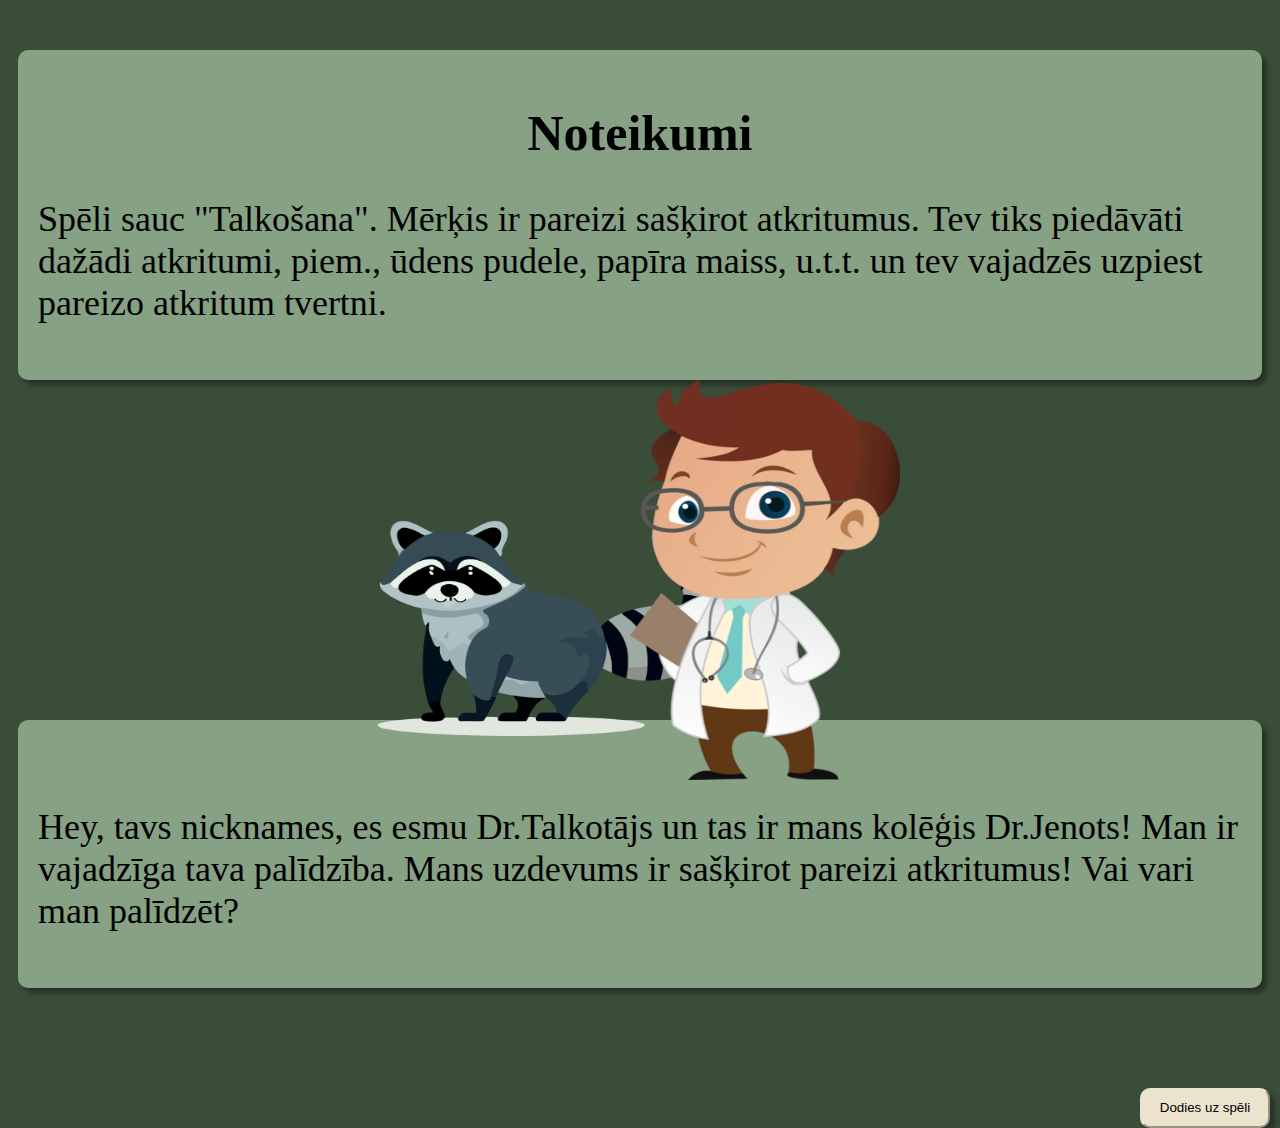
==== index (1).html @ c17bc4b2 "Add files via upload" ====
<!DOCTYPE html>
<html lang="en">
<head>
    <meta charset="UTF-8">
    <meta http-equiv="X-UA-Compatible" content="IE=edge">
    <meta name="viewport" content="width=device-width, initial-scale=1.0">
    <title>Document</title>
    <link href="https://cdn.jsdelivr.net/npm/bootstrap@5.3.2/dist/css/bootstrap.min.css" rel="stylesheet" integrity="sha384-T3c6CoIi6uLrA9TneNEoa7RxnatzjcDSCmG1MXxSR1GAsXEV/Dwwykc2MPK8M2HN" crossorigin="anonymous">
    <link rel="stylesheet" href="style (1).css">
</head>
<body>
<div class="div1">
    <div class="kvad1">
        <h1>Noteikumi</h1>
        <p>Spēli sauc "Talkošana". Mērķis ir pareizi sašķirot atkritumus. Tev tiks piedāvāti dažādi atkritumi, piem., ūdens pudele, papīra maiss, u.t.t. un tev vajadzēs uzpiest pareizo atkritum tvertni.</p>
    </div>
    <img class="img2" src="dr.raccoon.png"> 
    <img class="img1" src="dr.png">
    <div class="pls"></div>
    <div class="kvad2">
        <p>Hey, tavs nicknames, es esmu Dr.Talkotājs un  tas ir mans kolēģis Dr.Jenots! 
            Man ir vajadzīga tava palīdzība. Mans uzdevums ir sašķirot pareizi atkritumus!
            Vai vari man palīdzēt?</p>
    </div>
    <div class="help"></div>
    <a href="index.html"><button type="button" class="poga">Dodies uz spēli</button></a>
</div>    
</body>
</html>
---- style (1).css ----
body{
    background-color: #3A4D39;
}
.kvad1{
    padding: 20px;
    background-color: #86a184;
    border-radius: 10px;
    box-shadow: 5px 5px 5px #0000005d;
}
h1{
    text-align: center;
    font-size: 50px;
}
p{
    font-size: 36px
}
.kvad2{
    padding-top: 50px;
    padding-left: 20px;
    padding-right: 20px;
    padding-bottom: 20px;
    background-color: #86a184;
    border-radius: 10px;
    box-shadow: 5px 5px 5px #0000005d;
}
.poga{
    width: 130px;
    height: 40px;
    background-color: #ECE3CE;
    border-color: #ECE3CE;
    color: #000000;
    border-radius: 10px;
    box-shadow: 5px 5px 5px #0000005d;
    position: absolute;
    right: 10px;
}
.div1{
    margin-top: 50px;
    margin-left: 10px;
    margin-right: 10px;
}
.img1{
    position: absolute;
    right: 380px;
    width: 270px;
    height: 400px;
}
.img2{
    position: absolute;
    right: 530px;
    top: 450px;
    width: 400px;
    height: 350px;
}
.pls{
    padding: 170px;
}
.help{
    padding: 50px;
}
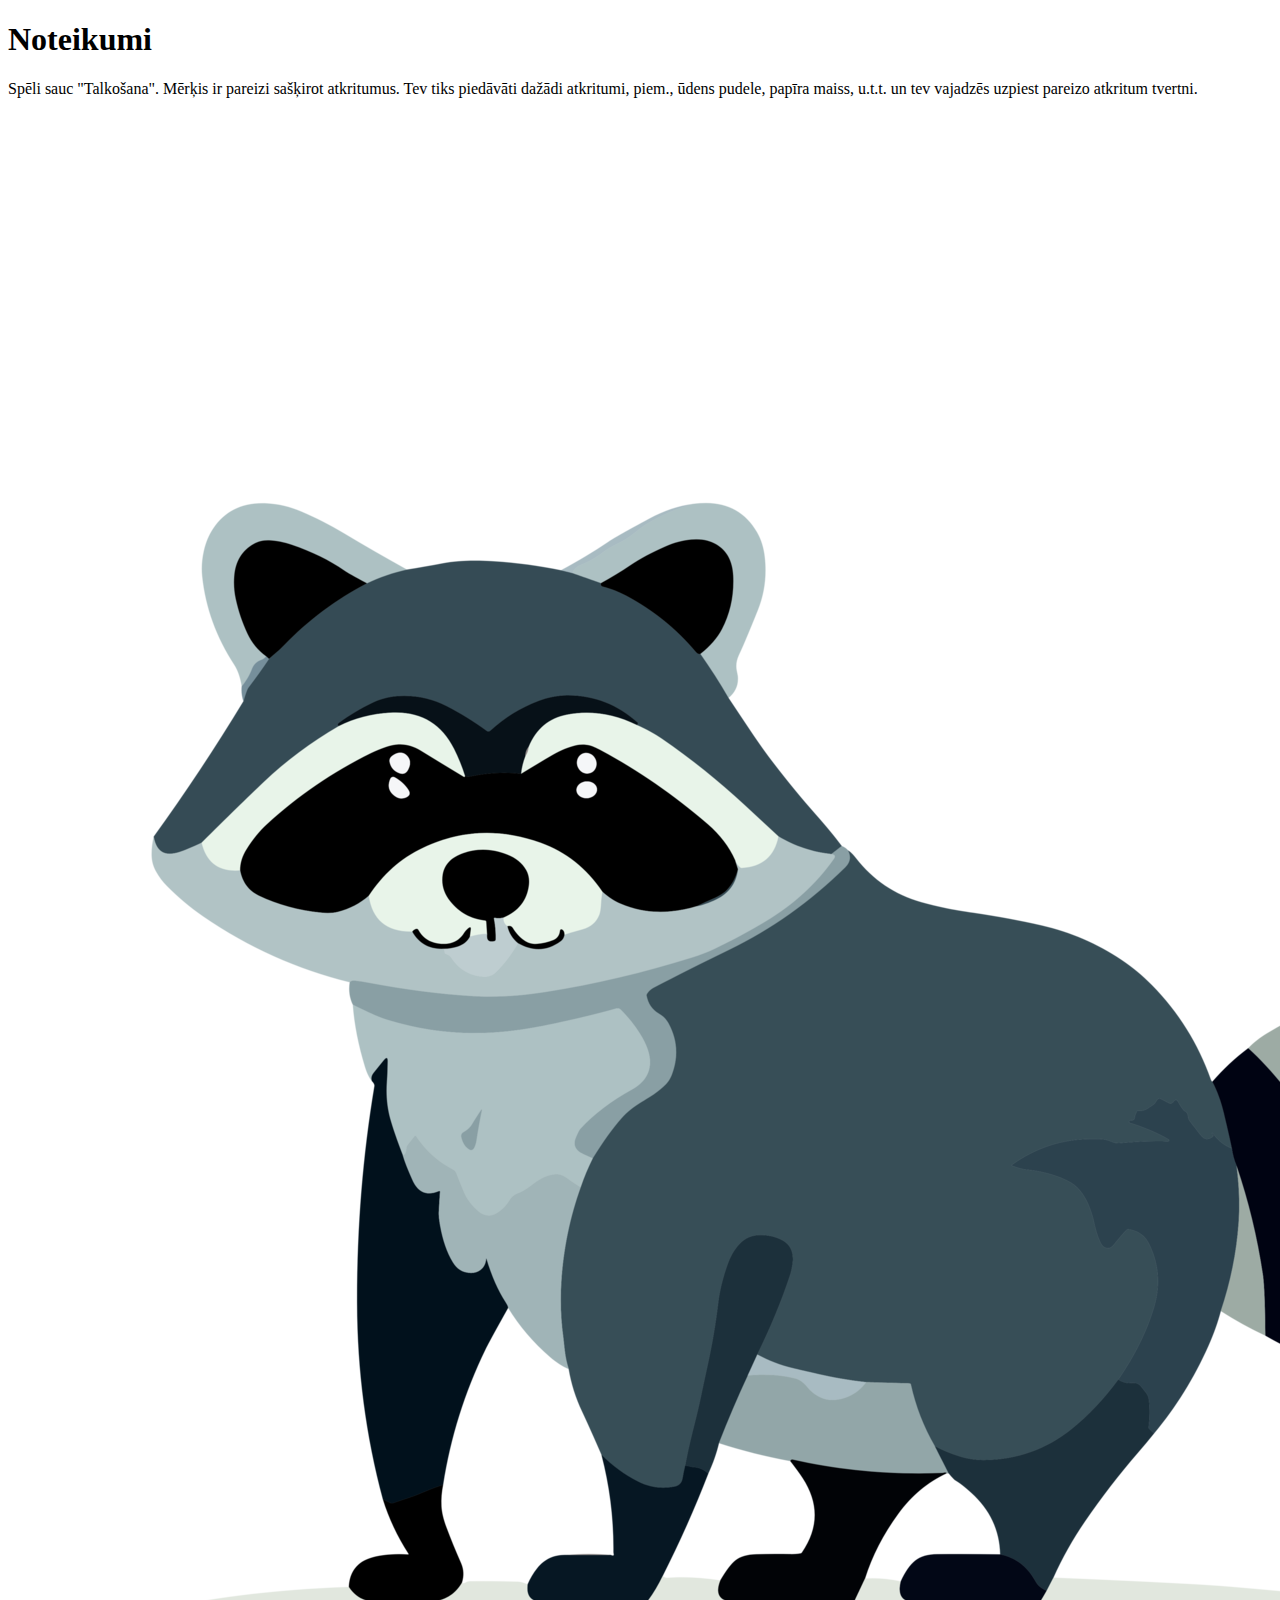
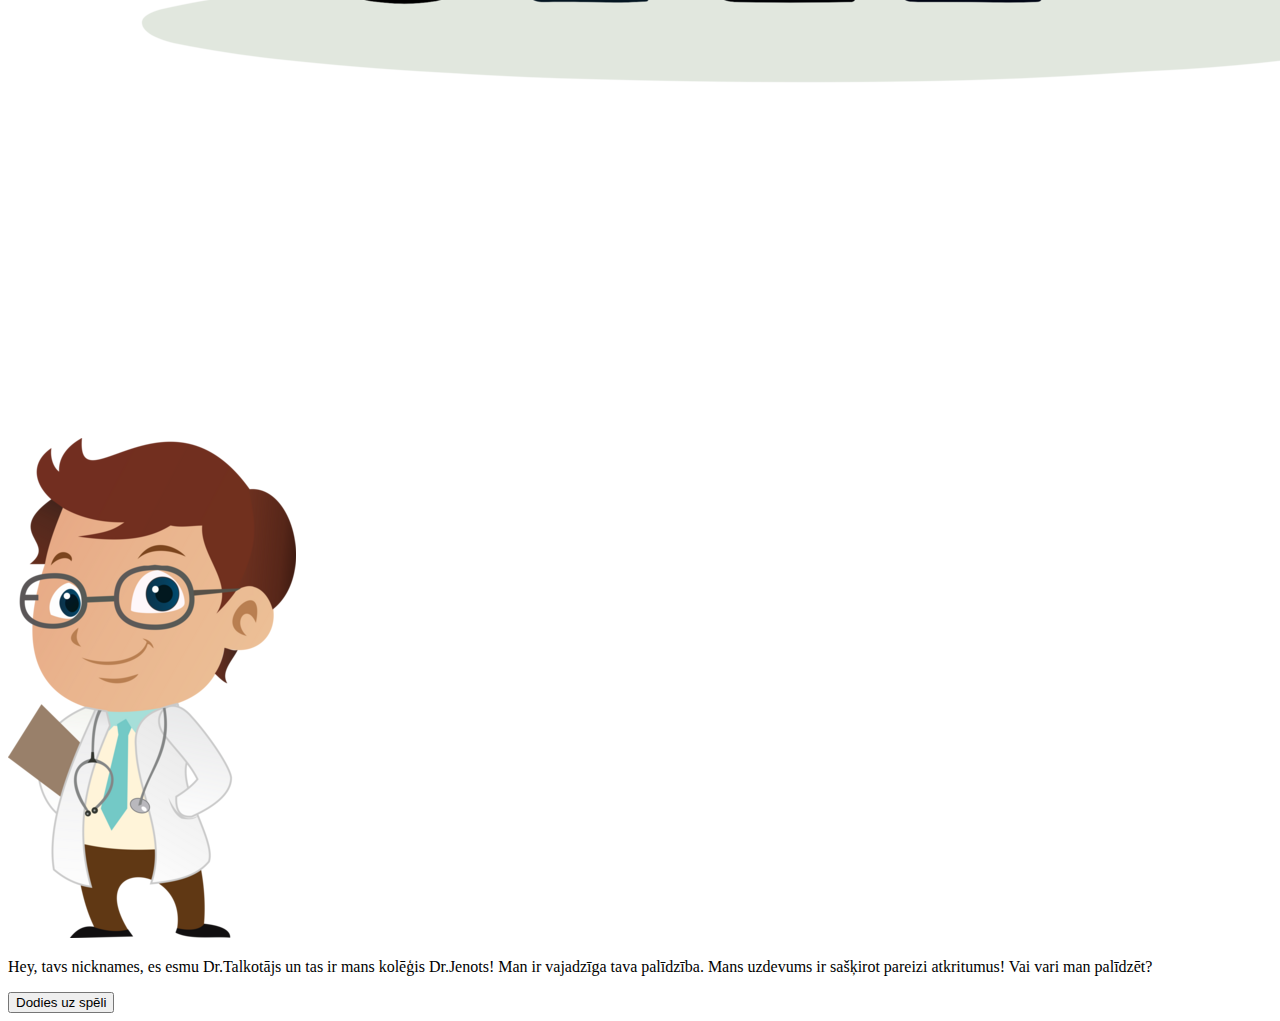
==== commit 7d4ecbe2: "Add files via upload" ====
--- a/index (1).html
+++ b/index (1).html
@@ -26,4 +26,4 @@
     <a href="index.html"><button type="button" class="poga">Dodies uz spēli</button></a>
 </div>    
 </body>
-</html>+</html>
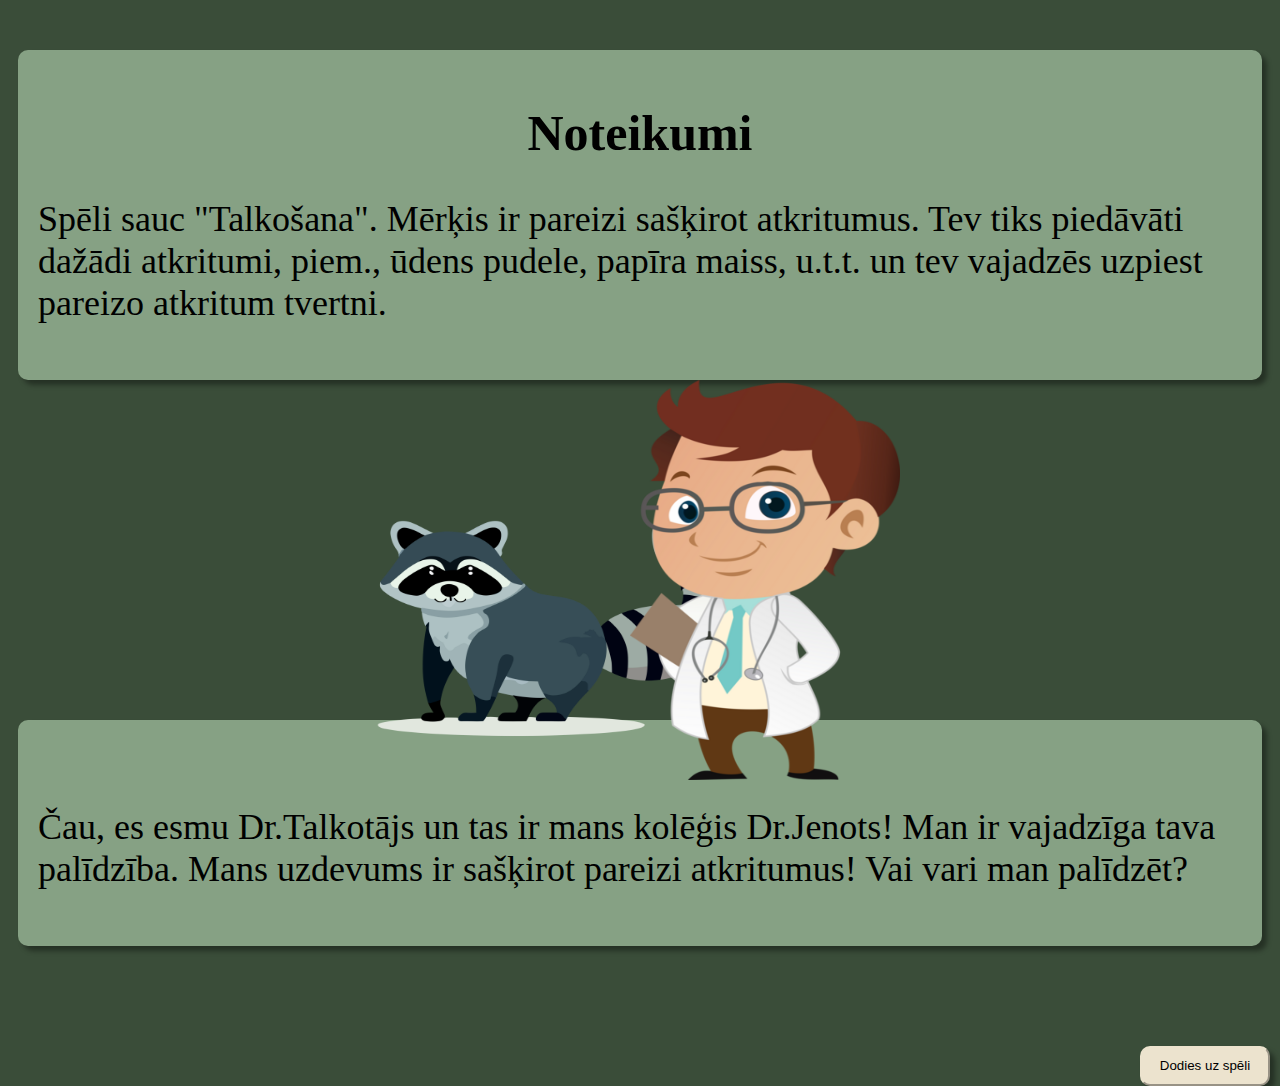
==== commit 502943c0: "Update index (1).html" ====
--- a/index (1).html
+++ b/index (1).html
@@ -18,7 +18,7 @@
     <img class="img1" src="dr.png">
     <div class="pls"></div>
     <div class="kvad2">
-        <p>Hey, tavs nicknames, es esmu Dr.Talkotājs un  tas ir mans kolēģis Dr.Jenots! 
+        <p>Čau, es esmu Dr.Talkotājs un  tas ir mans kolēģis Dr.Jenots! 
             Man ir vajadzīga tava palīdzība. Mans uzdevums ir sašķirot pareizi atkritumus!
             Vai vari man palīdzēt?</p>
     </div>
--- a/style (1).css
+++ b/style (1).css
@@ -0,0 +1,60 @@
+body{
+    background-color: #3A4D39;
+}
+.kvad1{
+    padding: 20px;
+    background-color: #86a184;
+    border-radius: 10px;
+    box-shadow: 5px 5px 5px #0000005d;
+}
+h1{
+    text-align: center;
+    font-size: 50px;
+}
+p{
+    font-size: 36px
+}
+.kvad2{
+    padding-top: 50px;
+    padding-left: 20px;
+    padding-right: 20px;
+    padding-bottom: 20px;
+    background-color: #86a184;
+    border-radius: 10px;
+    box-shadow: 5px 5px 5px #0000005d;
+}
+.poga{
+    width: 130px;
+    height: 40px;
+    background-color: #ECE3CE;
+    border-color: #ECE3CE;
+    color: #000000;
+    border-radius: 10px;
+    box-shadow: 5px 5px 5px #0000005d;
+    position: absolute;
+    right: 10px;
+}
+.div1{
+    margin-top: 50px;
+    margin-left: 10px;
+    margin-right: 10px;
+}
+.img1{
+    position: absolute;
+    right: 380px;
+    width: 270px;
+    height: 400px;
+}
+.img2{
+    position: absolute;
+    right: 530px;
+    top: 450px;
+    width: 400px;
+    height: 350px;
+}
+.pls{
+    padding: 170px;
+}
+.help{
+    padding: 50px;
+}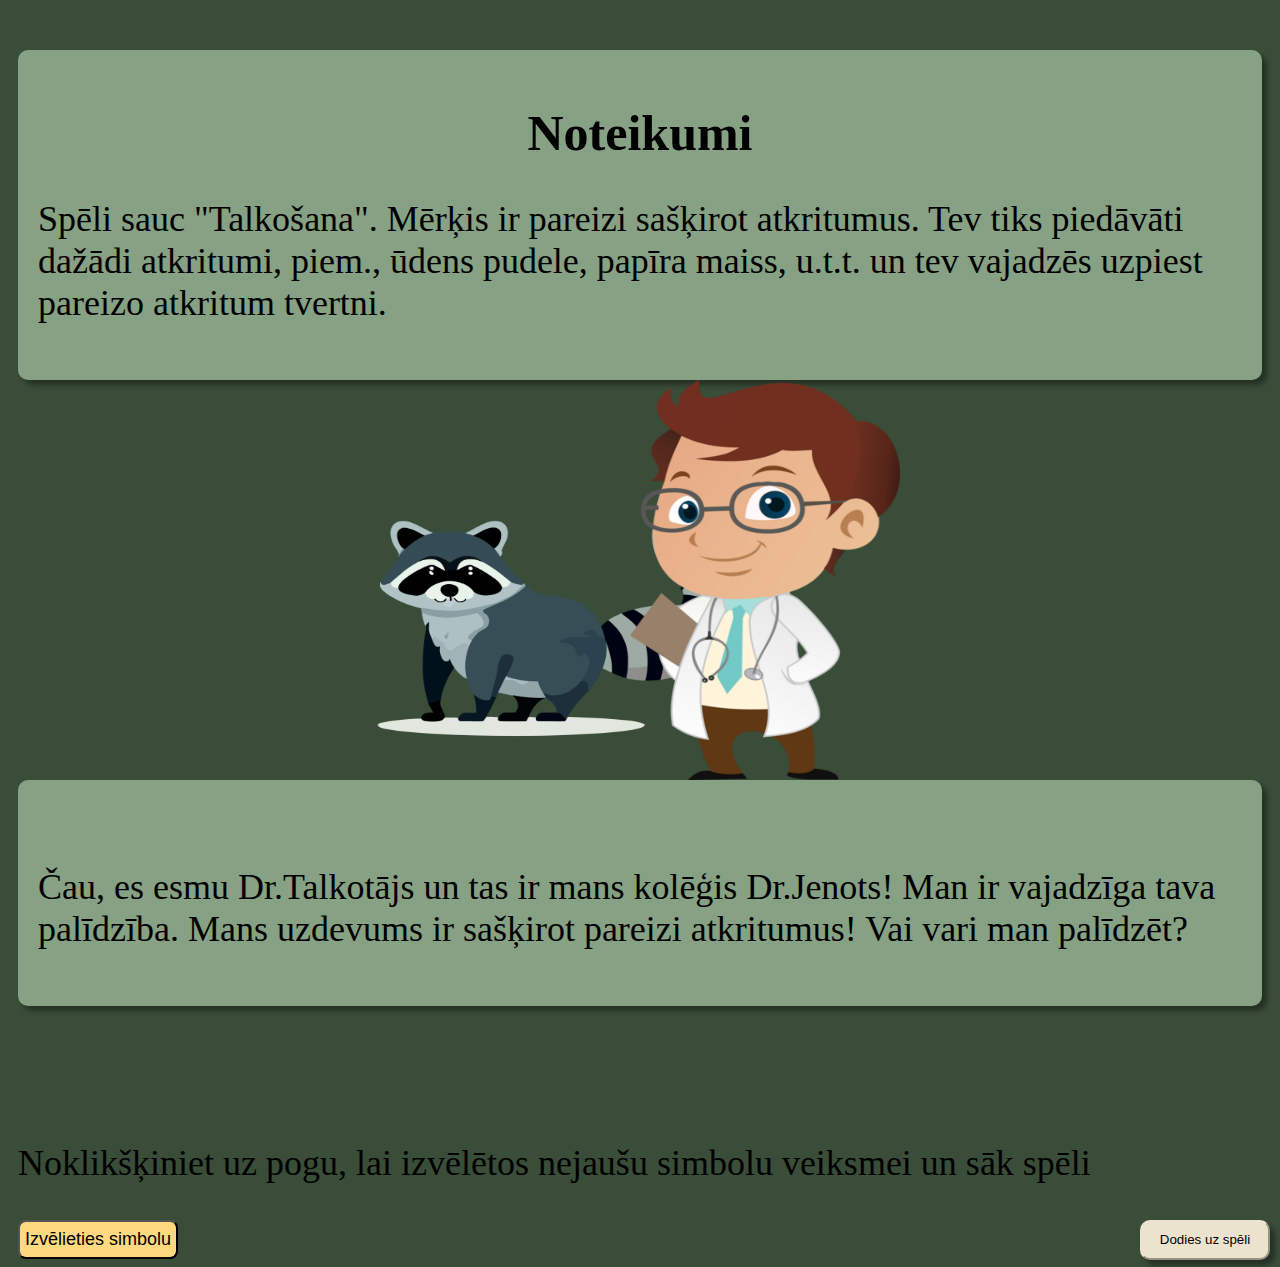
==== commit ccc6b0d7: "Update index (1).html" ====
--- a/index (1).html
+++ b/index (1).html
@@ -23,7 +23,10 @@
             Vai vari man palīdzēt?</p>
     </div>
     <div class="help"></div>
+    <p id="outtext">Noklikšķiniet uz pogu, lai izvēlētos nejaušu simbolu veiksmei un sāk spēli</p>
+    <button class="poga_chose" onclick="getRandomElement()">Izvēlieties simbolu</button>
     <a href="index.html"><button type="button" class="poga">Dodies uz spēli</button></a>
-</div>    
+</div> 
+<script src="script (1).js"></script>   
 </body>
 </html>
--- a/style (1).css
+++ b/style (1).css
@@ -53,8 +53,14 @@
     height: 350px;
 }
 .pls{
-    padding: 170px;
+    padding: 200px;
 }
 .help{
     padding: 50px;
-}+}
+.poga_chose {
+    border-radius: 8px;
+    font-size: large;
+    background-color: #ffd97f;
+    padding: 7px 5px;
+}
